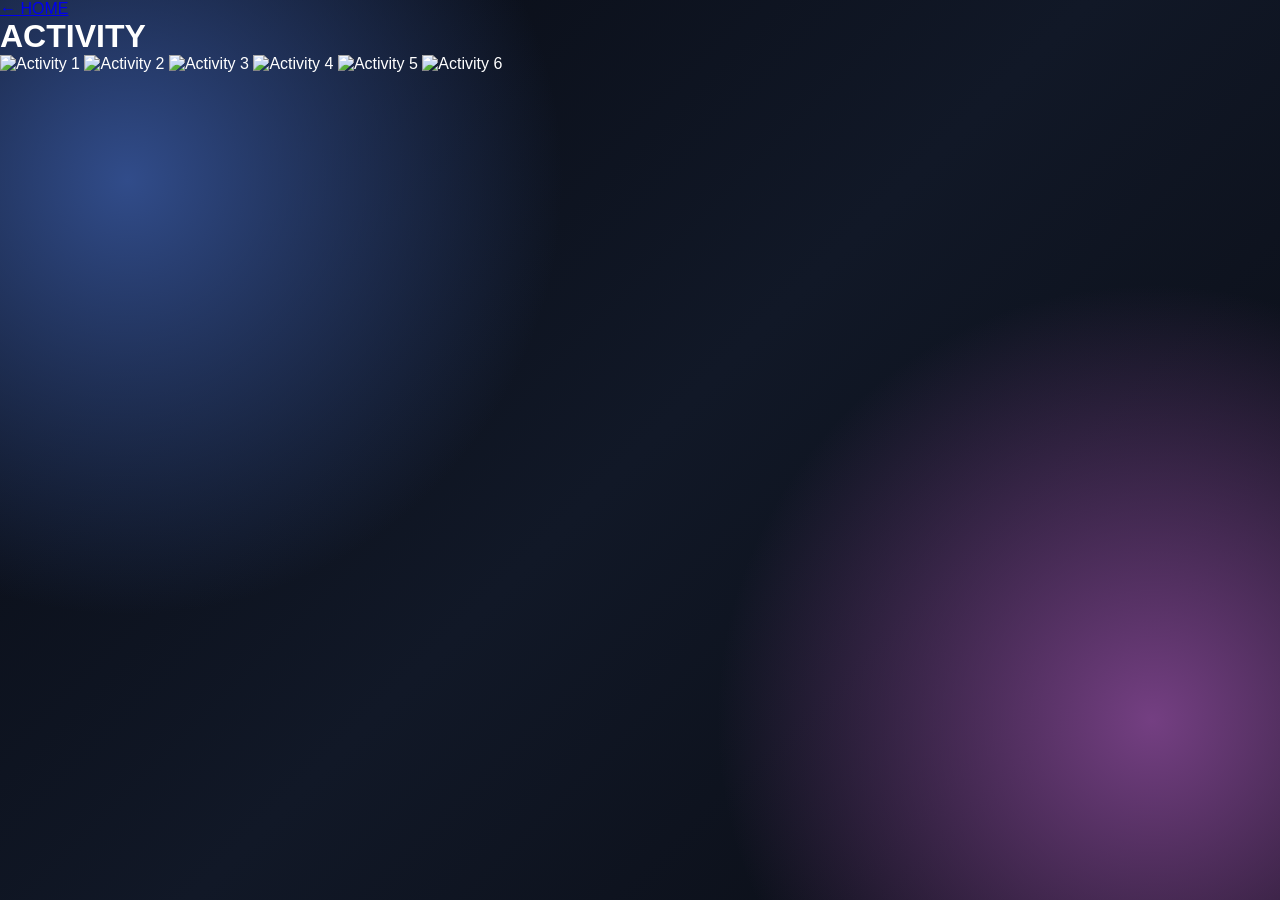
==== activity.html @ 32d5253e "Create activity.html" ====
<!DOCTYPE html>
<html lang="th">
<head>
    <meta charset="UTF-8">
    <meta name="viewport" content="width=device-width, initial-scale=1.0">
    <title>ACTIVITY | น้ำเพ็ชร ตาน้อย</title>
    <link rel="stylesheet" href="style.css">
</head>

<body>

<div class="sub-page">

    <header class="page-header">
        <a href="index.html" class="back">← HOME</a>
        <h1>ACTIVITY</h1>
    </header>

    <section class="activity">

        <div class="activity-grid">

            <img src="assets/npactv1.jpeg" alt="Activity 1">
            <img src="assets/npactv2.jpeg" alt="Activity 2">
            <img src="assets/npactv3.jpeg" alt="Activity 3">
            <img src="assets/npactv4.jpeg" alt="Activity 4">
            <img src="assets/npactv5.jpeg" alt="Activity 5">
            <img src="assets/npactv6.jpeg" alt="Activity 6">

        </div>

    </section>

</div>

</body>
</html>
---- style.css ----
* {
    margin: 0;
    padding: 0;
    box-sizing: border-box;
}

html {
    scroll-behavior: smooth;
}

body {
    font-family: "Kanit", sans-serif;
    min-height: 100vh;
    color: white;
    overflow-x: hidden;

    background:
        radial-gradient(circle at 10% 20%, #314c8a 0%, transparent 32%),
        radial-gradient(circle at 90% 80%, #743f82 0%, transparent 32%),
        linear-gradient(135deg, #070a12, #111827, #090b12);
}

/* แสงลอย */

.orb {
    position: fixed;
    border-radius: 50%;
    filter: blur(90px);
    opacity: 0.45;
    pointer-events: none;
    z-index: -1;
    animation: float 10s ease-in-out infinite alternate;
}

.orb1 {
    width: 350px;
    height: 350px;
    background: #4c75ff;
    top: -100px;
    left: -100px;
}

.orb2 {
    width: 300px;
    height: 300px;
    background: #c04cff;
    right: -80px;
    top: 40%;
}

.orb3 {
    width: 250px;
    height: 250px;
    background: #36c8ff;
    bottom: -100px;
    left: 40%;
}

@keyframes float {
    from {
        transform: translate(0, 0);
    }

    to {
        transform: translate(40px, -30px);
    }
}

/* หน้าแรก */

.home {
    width: min(1400px, 92%);
    min-height: 100vh;
    margin: auto;

    display: grid;
    grid-template-columns: 43% 57%;
    align-items: center;
    gap: 60px;

    padding: 50px 0;
}

/* รูป */

.hero-image {
    display: flex;
    justify-content: center;
    align-items: center;
}

.profile-glass {
    width: min(430px, 90%);
    padding: 12px;

    border-radius: 40px;

    background:
        linear-gradient(
            135deg,
            rgba(255,255,255,0.20),
            rgba(255,255,255,0.035)
        );

    border: 1px solid rgba(255,255,255,0.25);

    backdrop-filter: blur(25px);
    -webkit-backdrop-filter: blur(25px);

    box-shadow:
        0 30px 80px rgba(0,0,0,0.5),
        inset 0 1px 1px rgba(255,255,255,0.35);

    transform: rotate(-2deg);

    transition: 0.5s;
}

.profile-glass:hover {
    transform: rotate(0deg) translateY(-10px);
}

.profile-glass img {
    width: 100%;
    aspect-ratio: 3 / 4;
    display: block;
    object-fit: cover;
    border-radius: 30px;
}

/* PORTFOLIO */

.mini-title {
    font-size: 14px;
    letter-spacing: 5px;
    color: rgba(255,255,255,0.55);
}

.hero-content h1 {
    font-size: clamp(65px, 8vw, 125px);
    line-height: 0.9;
    letter-spacing: -5px;

    background:
        linear-gradient(
            180deg,
            #ffffff,
            #dbe3ff 40%,
            rgba(255,255,255,0.08)
        );

    -webkit-background-clip: text;
    -webkit-text-fill-color: transparent;
}

.line {
    width: 100px;
    height: 4px;
    margin: 25px 0;
    border-radius: 20px;

    background:
        linear-gradient(
            90deg,
            white,
            transparent
        );
}

.hero-content h2 {
    font-size: clamp(25px, 3vw, 40px);
    font-weight: 500;
}

.school {
    color: rgba(255,255,255,0.65);
    font-size: 17px;
    margin-top: 5px;
}

/* เมนู */

.menu {
    display: flex;
    flex-direction: column;
    gap: 12px;
    margin-top: 35px;
    max-width: 700px;
}

.menu a {
    min-height: 80px;

    padding: 17px 24px;

    display: flex;
    justify-content: space-between;
    align-items: center;

    text-decoration: none;
    color: white;

    border-radius: 22px;

    background:
        linear-gradient(
            135deg,
            rgba(255,255,255,0.13),
            rgba(255,255,255,0.035)
        );

    border: 1px solid rgba(255,255,255,0.16);

    backdrop-filter: blur(20px);
    -webkit-backdrop-filter: blur(20px);

    box-shadow:
        inset 0 1px 1px rgba(255,255,255,0.15),
        0 15px 35px rgba(0,0,0,0.18);

    transition: 0.3s;
}

.menu a:hover {
    transform: translateX(12px);

    background:
        linear-gradient(
            135deg,
            rgba(255,255,255,0.22),
            rgba(255,255,255,0.06)
        );

    border-color: rgba(255,255,255,0.35);
}

.menu strong {
    display: block;
    font-size: 23px;
}

.menu span {
    display: block;
    color: rgba(255,255,255,0.5);
    font-size: 13px;
}

.menu b {
    color: rgba(255,255,255,0.35);
    font-size: 13px;
}

/* มือถือ */

@media (max-width: 900px) {

    .home {
        grid-template-columns: 1fr;
        gap: 40px;
        padding: 40px 0;
    }

    .hero-image {
        order: 1;
    }

    .hero-content {
        order: 2;
        text-align: center;
    }

    .line {
        margin: 20px auto;
    }

    .menu {
        margin: 30px auto 0;
        text-align: left;
    }
}

@media (max-width: 500px) {

    .profile-glass {
        width: 88%;
    }

    .hero-content h1 {
        font-size: 52px;
    }

    .hero-content h2 {
        font-size: 24px;
    }

    .menu a {
        min-height: 70px;
        padding: 15px 18px;
    }

    .menu strong {
        font-size: 19px;
    }
}
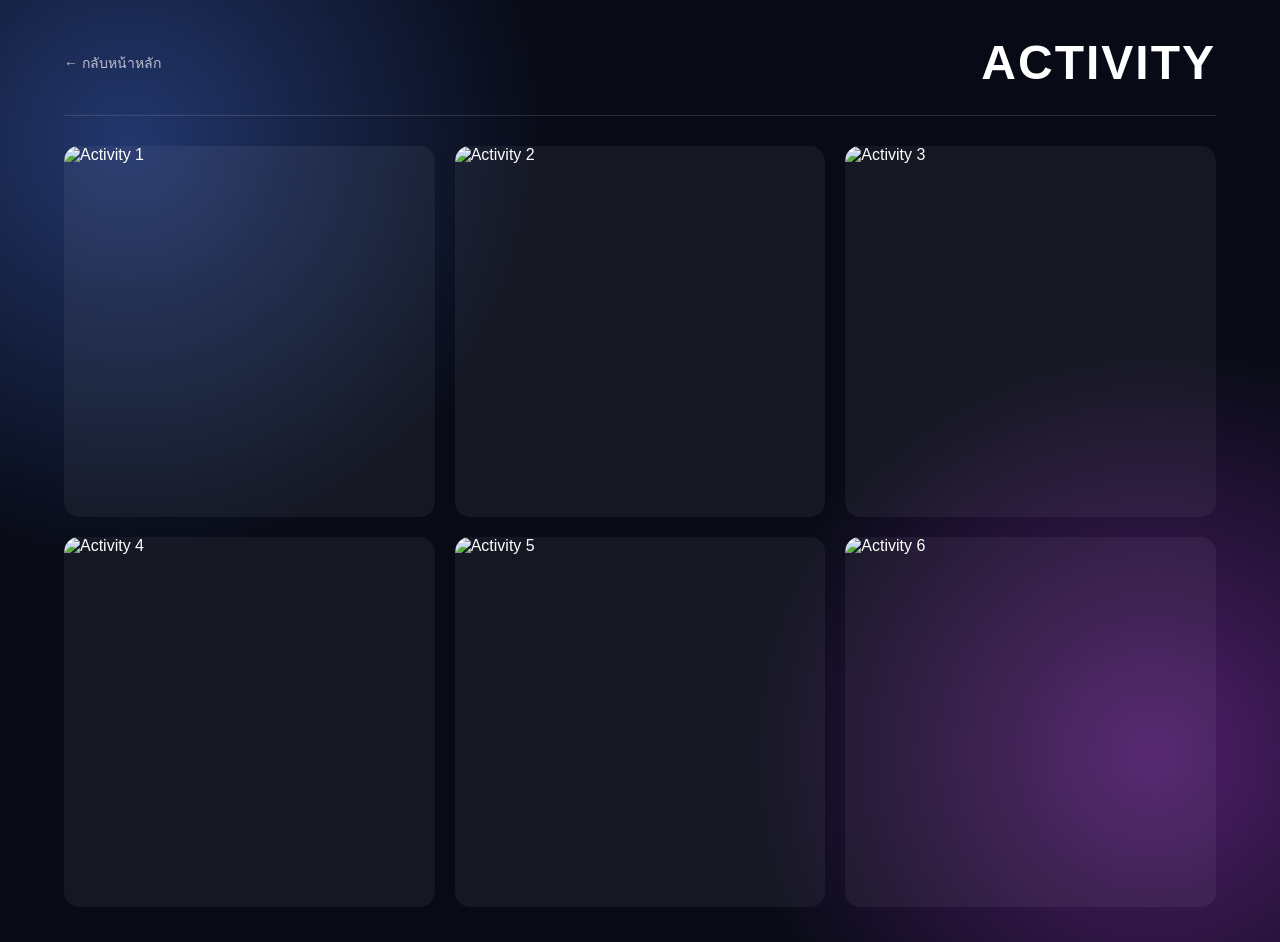
==== commit 4af2e3c3: "Update activity.html" ====
--- a/activity.html
+++ b/activity.html
@@ -1,10 +1,20 @@
 <!DOCTYPE html>
 <html lang="th">
+
 <head>
+
     <meta charset="UTF-8">
-    <meta name="viewport" content="width=device-width, initial-scale=1.0">
+
+    <meta
+        name="viewport"
+        content="width=device-width, initial-scale=1.0">
+
     <title>ACTIVITY | น้ำเพ็ชร ตาน้อย</title>
-    <link rel="stylesheet" href="style.css">
+
+    <link
+        rel="stylesheet"
+        href="style.css">
+
 </head>
 
 <body>
@@ -12,26 +22,71 @@
 <div class="sub-page">
 
     <header class="page-header">
-        <a href="index.html" class="back">← HOME</a>
+
+        <a
+            href="index.html"
+            class="back">
+            ← กลับหน้าหลัก
+        </a>
+
         <h1>ACTIVITY</h1>
+
     </header>
 
-    <section class="activity">
+
+    <main class="activity">
 
         <div class="activity-grid">
 
-            <img src="assets/npactv1.jpeg" alt="Activity 1">
-            <img src="assets/npactv2.jpeg" alt="Activity 2">
-            <img src="assets/npactv3.jpeg" alt="Activity 3">
-            <img src="assets/npactv4.jpeg" alt="Activity 4">
-            <img src="assets/npactv5.jpeg" alt="Activity 5">
-            <img src="assets/npactv6.jpeg" alt="Activity 6">
+
+            <div class="activity-card">
+                <img
+                    src="assets/npactv1.jpeg"
+                    alt="Activity 1">
+            </div>
+
+
+            <div class="activity-card">
+                <img
+                    src="assets/npactv2.jpeg"
+                    alt="Activity 2">
+            </div>
+
+
+            <div class="activity-card">
+                <img
+                    src="assets/npactv3.jpeg"
+                    alt="Activity 3">
+            </div>
+
+
+            <div class="activity-card">
+                <img
+                    src="assets/npactv4.jpeg"
+                    alt="Activity 4">
+            </div>
+
+
+            <div class="activity-card">
+                <img
+                    src="assets/npactv5.jpeg"
+                    alt="Activity 5">
+            </div>
+
+
+            <div class="activity-card">
+                <img
+                    src="assets/npactv6.jpeg"
+                    alt="Activity 6">
+            </div>
+
 
         </div>
 
-    </section>
+    </main>
 
 </div>
 
 </body>
+
 </html>
--- a/style.css
+++ b/style.css
@@ -9,296 +9,498 @@
 }
 
 body {
-    font-family: "Kanit", sans-serif;
+    font-family: Arial, "Tahoma", sans-serif;
+    background: #080b16;
+    color: white;
+}
+
+
+/* =================================
+   HOME
+================================= */
+
+.home {
+    width: 100%;
     min-height: 100vh;
+
+    display: grid;
+    grid-template-columns: 1fr 390px;
+
+    background:
+        radial-gradient(
+            circle at 15% 25%,
+            rgba(57, 91, 180, .65),
+            transparent 35%
+        ),
+
+        radial-gradient(
+            circle at 85% 75%,
+            rgba(151, 48, 190, .55),
+            transparent 35%
+        ),
+
+        #080b16;
+
+    overflow: hidden;
+}
+
+
+/* =================================
+   HERO
+================================= */
+
+.hero {
+    min-height: 100vh;
+
+    display: flex;
+    align-items: flex-end;
+
+    padding: 70px;
+
+    position: relative;
+}
+
+
+.hero::before {
+    content: "";
+
+    position: absolute;
+
+    width: 450px;
+    height: 450px;
+
+    border-radius: 50%;
+
+    background: rgba(255,255,255,.025);
+
+    top: -200px;
+    left: -150px;
+}
+
+
+.hero-content {
+    position: relative;
+    z-index: 2;
+}
+
+
+.mini-title {
+    font-size: 13px;
+
+    letter-spacing: 6px;
+
+    color: rgba(255,255,255,.55);
+
+    margin-bottom: 25px;
+}
+
+
+.hero h1 {
+    font-size: clamp(75px, 11vw, 170px);
+
+    line-height: .78;
+
+    letter-spacing: -8px;
+
+    font-weight: 700;
+}
+
+
+.student-info {
+    margin-top: 45px;
+}
+
+
+.student-info h2 {
+    font-size: 25px;
+
+    font-weight: 400;
+}
+
+
+.student-info p {
+    margin-top: 8px;
+
+    font-size: 15px;
+
+    color: rgba(255,255,255,.55);
+}
+
+
+/* =================================
+   MENU
+================================= */
+
+.menu {
+    min-height: 100vh;
+
+    padding: 55px 40px;
+
+    display: flex;
+
+    flex-direction: column;
+
+    justify-content: center;
+
+    background: rgba(0,0,0,.25);
+
+    border-left: 1px solid rgba(255,255,255,.08);
+}
+
+
+.menu-title {
+    color: rgba(255,255,255,.4);
+
+    font-size: 12px;
+
+    letter-spacing: 4px;
+
+    margin-bottom: 25px;
+}
+
+
+.menu-item {
+    display: grid;
+
+    grid-template-columns: 45px 1fr 30px;
+
+    align-items: center;
+
+    min-height: 85px;
+
+    padding: 0 5px;
+
     color: white;
-    overflow-x: hidden;
+
+    text-decoration: none;
+
+    border-top: 1px solid rgba(255,255,255,.14);
+
+    transition: .3s ease;
+}
+
+
+.menu-item:last-of-type {
+    border-bottom: 1px solid rgba(255,255,255,.14);
+}
+
+
+.menu-item:hover {
+    padding-left: 18px;
+
+    background: rgba(255,255,255,.05);
+}
+
+
+.menu-number {
+    font-size: 12px;
+
+    color: rgba(255,255,255,.35);
+}
+
+
+.menu-name {
+    font-size: 19px;
+
+    letter-spacing: 2px;
+}
+
+
+.menu-arrow {
+    font-size: 20px;
+
+    color: rgba(255,255,255,.7);
+}
+
+
+.menu-footer {
+    margin-top: 35px;
+
+    font-size: 11px;
+
+    color: rgba(255,255,255,.3);
+}
+
+
+/* =================================
+   SUB PAGES
+================================= */
+
+.sub-page {
+    min-height: 100vh;
+
+    padding: 35px 5%;
 
     background:
-        radial-gradient(circle at 10% 20%, #314c8a 0%, transparent 32%),
-        radial-gradient(circle at 90% 80%, #743f82 0%, transparent 32%),
-        linear-gradient(135deg, #070a12, #111827, #090b12);
-}
-
-/* แสงลอย */
-
-.orb {
-    position: fixed;
-    border-radius: 50%;
-    filter: blur(90px);
-    opacity: 0.45;
-    pointer-events: none;
-    z-index: -1;
-    animation: float 10s ease-in-out infinite alternate;
-}
-
-.orb1 {
-    width: 350px;
-    height: 350px;
-    background: #4c75ff;
-    top: -100px;
-    left: -100px;
-}
-
-.orb2 {
-    width: 300px;
-    height: 300px;
-    background: #c04cff;
-    right: -80px;
-    top: 40%;
-}
-
-.orb3 {
-    width: 250px;
-    height: 250px;
-    background: #36c8ff;
-    bottom: -100px;
-    left: 40%;
-}
-
-@keyframes float {
-    from {
-        transform: translate(0, 0);
-    }
-
-    to {
-        transform: translate(40px, -30px);
-    }
-}
-
-/* หน้าแรก */
-
-.home {
-    width: min(1400px, 92%);
-    min-height: 100vh;
+        radial-gradient(
+            circle at 10% 15%,
+            rgba(57,91,180,.55),
+            transparent 30%
+        ),
+
+        radial-gradient(
+            circle at 90% 80%,
+            rgba(151,48,190,.5),
+            transparent 30%
+        ),
+
+        #080b16;
+}
+
+
+.page-header {
+    display: flex;
+
+    justify-content: space-between;
+
+    align-items: center;
+
+    padding-bottom: 25px;
+
+    margin-bottom: 30px;
+
+    border-bottom: 1px solid rgba(255,255,255,.12);
+}
+
+
+.page-header h1 {
+    font-size: 48px;
+
+    letter-spacing: 2px;
+}
+
+
+.back {
+    color: white;
+
+    text-decoration: none;
+
+    font-size: 14px;
+
+    color: rgba(255,255,255,.7);
+
+    transition: .2s;
+}
+
+
+.back:hover {
+    color: white;
+}
+
+
+/* =================================
+   PDF
+================================= */
+
+.pdf-section {
+    width: 100%;
+
+    max-width: 1250px;
+
     margin: auto;
-
+}
+
+
+.pdf-box {
+    width: 100%;
+
+    height: calc(100vh - 170px);
+
+    min-height: 600px;
+
+    background: white;
+
+    border-radius: 18px;
+
+    overflow: hidden;
+
+    box-shadow:
+        0 20px 60px rgba(0,0,0,.4);
+}
+
+
+.pdf-box iframe {
+    display: block;
+
+    width: 100%;
+
+    height: 100%;
+
+    border: none;
+}
+
+
+.pdf-button {
+    display: inline-block;
+
+    margin-top: 18px;
+
+    padding: 12px 20px;
+
+    color: #111;
+
+    background: white;
+
+    text-decoration: none;
+
+    border-radius: 8px;
+
+    font-size: 14px;
+
+    transition: .2s;
+}
+
+
+.pdf-button:hover {
+    opacity: .8;
+}
+
+
+/* =================================
+   ACTIVITY
+================================= */
+
+.activity {
+    width: 100%;
+
+    max-width: 1250px;
+
+    margin: auto;
+}
+
+
+.activity-grid {
     display: grid;
-    grid-template-columns: 43% 57%;
-    align-items: center;
-    gap: 60px;
-
-    padding: 50px 0;
-}
-
-/* รูป */
-
-.hero-image {
-    display: flex;
-    justify-content: center;
-    align-items: center;
-}
-
-.profile-glass {
-    width: min(430px, 90%);
-    padding: 12px;
-
-    border-radius: 40px;
-
-    background:
-        linear-gradient(
-            135deg,
-            rgba(255,255,255,0.20),
-            rgba(255,255,255,0.035)
-        );
-
-    border: 1px solid rgba(255,255,255,0.25);
-
-    backdrop-filter: blur(25px);
-    -webkit-backdrop-filter: blur(25px);
-
-    box-shadow:
-        0 30px 80px rgba(0,0,0,0.5),
-        inset 0 1px 1px rgba(255,255,255,0.35);
-
-    transform: rotate(-2deg);
-
-    transition: 0.5s;
-}
-
-.profile-glass:hover {
-    transform: rotate(0deg) translateY(-10px);
-}
-
-.profile-glass img {
+
+    grid-template-columns:
+        repeat(3, 1fr);
+
+    gap: 20px;
+}
+
+
+.activity-card {
+    position: relative;
+
+    overflow: hidden;
+
+    border-radius: 15px;
+
+    background: rgba(255,255,255,.05);
+
+    aspect-ratio: 1 / 1;
+}
+
+
+.activity-card img {
     width: 100%;
-    aspect-ratio: 3 / 4;
+
+    height: 100%;
+
     display: block;
+
     object-fit: cover;
-    border-radius: 30px;
-}
-
-/* PORTFOLIO */
-
-.mini-title {
-    font-size: 14px;
-    letter-spacing: 5px;
-    color: rgba(255,255,255,0.55);
-}
-
-.hero-content h1 {
-    font-size: clamp(65px, 8vw, 125px);
-    line-height: 0.9;
-    letter-spacing: -5px;
-
-    background:
-        linear-gradient(
-            180deg,
-            #ffffff,
-            #dbe3ff 40%,
-            rgba(255,255,255,0.08)
-        );
-
-    -webkit-background-clip: text;
-    -webkit-text-fill-color: transparent;
-}
-
-.line {
-    width: 100px;
-    height: 4px;
-    margin: 25px 0;
-    border-radius: 20px;
-
-    background:
-        linear-gradient(
-            90deg,
-            white,
-            transparent
-        );
-}
-
-.hero-content h2 {
-    font-size: clamp(25px, 3vw, 40px);
-    font-weight: 500;
-}
-
-.school {
-    color: rgba(255,255,255,0.65);
-    font-size: 17px;
-    margin-top: 5px;
-}
-
-/* เมนู */
-
-.menu {
-    display: flex;
-    flex-direction: column;
-    gap: 12px;
-    margin-top: 35px;
-    max-width: 700px;
-}
-
-.menu a {
-    min-height: 80px;
-
-    padding: 17px 24px;
-
-    display: flex;
-    justify-content: space-between;
-    align-items: center;
-
-    text-decoration: none;
-    color: white;
-
-    border-radius: 22px;
-
-    background:
-        linear-gradient(
-            135deg,
-            rgba(255,255,255,0.13),
-            rgba(255,255,255,0.035)
-        );
-
-    border: 1px solid rgba(255,255,255,0.16);
-
-    backdrop-filter: blur(20px);
-    -webkit-backdrop-filter: blur(20px);
-
-    box-shadow:
-        inset 0 1px 1px rgba(255,255,255,0.15),
-        0 15px 35px rgba(0,0,0,0.18);
-
-    transition: 0.3s;
-}
-
-.menu a:hover {
-    transform: translateX(12px);
-
-    background:
-        linear-gradient(
-            135deg,
-            rgba(255,255,255,0.22),
-            rgba(255,255,255,0.06)
-        );
-
-    border-color: rgba(255,255,255,0.35);
-}
-
-.menu strong {
-    display: block;
-    font-size: 23px;
-}
-
-.menu span {
-    display: block;
-    color: rgba(255,255,255,0.5);
-    font-size: 13px;
-}
-
-.menu b {
-    color: rgba(255,255,255,0.35);
-    font-size: 13px;
-}
-
-/* มือถือ */
+
+    transition: .4s;
+}
+
+
+.activity-card:hover img {
+    transform: scale(1.05);
+}
+
+
+/* =================================
+   MOBILE / IPAD
+================================= */
 
 @media (max-width: 900px) {
 
     .home {
         grid-template-columns: 1fr;
-        gap: 40px;
-        padding: 40px 0;
-    }
-
-    .hero-image {
-        order: 1;
-    }
-
-    .hero-content {
-        order: 2;
-        text-align: center;
-    }
-
-    .line {
-        margin: 20px auto;
-    }
+    }
+
+
+    .hero {
+        min-height: 65vh;
+
+        padding: 45px 30px;
+    }
+
 
     .menu {
-        margin: 30px auto 0;
-        text-align: left;
-    }
-}
+        min-height: auto;
+
+        padding: 30px;
+    }
+
+
+    .menu-item {
+        min-height: 70px;
+    }
+
+
+    .hero h1 {
+        font-size: 80px;
+    }
+
+
+    .student-info h2 {
+        font-size: 21px;
+    }
+
+
+    .sub-page {
+        padding: 25px 15px;
+    }
+
+
+    .page-header h1 {
+        font-size: 36px;
+    }
+
+
+    .pdf-box {
+        height: 75vh;
+
+        min-height: 450px;
+
+        border-radius: 10px;
+    }
+
+
+    .activity-grid {
+        grid-template-columns: repeat(2, 1fr);
+
+        gap: 10px;
+    }
+
+}
+
 
 @media (max-width: 500px) {
 
-    .profile-glass {
-        width: 88%;
-    }
-
-    .hero-content h1 {
-        font-size: 52px;
-    }
-
-    .hero-content h2 {
-        font-size: 24px;
-    }
-
-    .menu a {
-        min-height: 70px;
-        padding: 15px 18px;
-    }
-
-    .menu strong {
-        font-size: 19px;
-    }
-}
+    .hero {
+        min-height: 55vh;
+
+        padding: 35px 20px;
+    }
+
+
+    .hero h1 {
+        font-size: 65px;
+
+        letter-spacing: -4px;
+    }
+
+
+    .menu {
+        padding: 20px;
+    }
+
+
+    .activity-grid {
+        grid-template-columns: 1fr;
+    }
+
+}
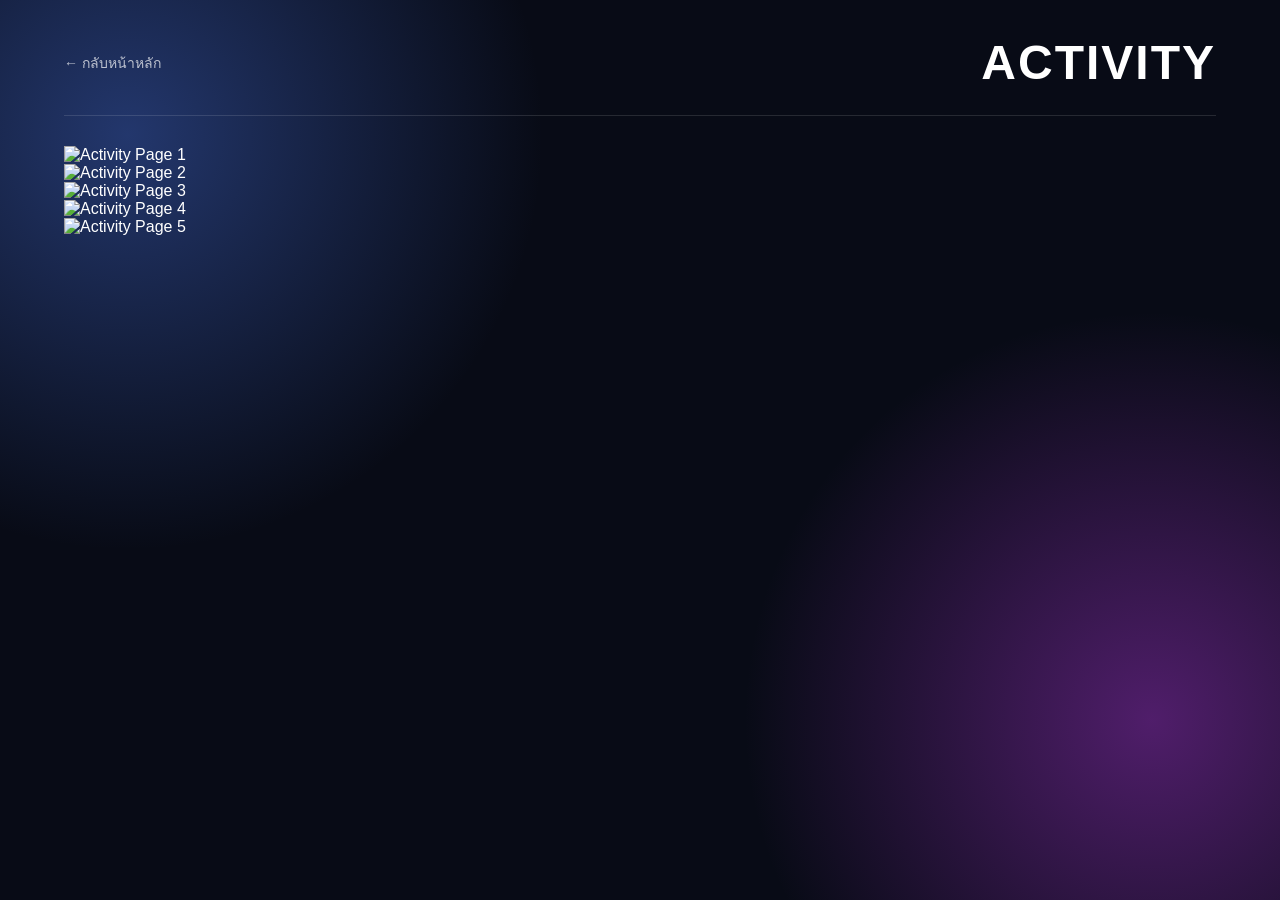
==== commit 688663f8: "Update activity.html" ====
--- a/activity.html
+++ b/activity.html
@@ -2,7 +2,6 @@
 <html lang="th">
 
 <head>
-
     <meta charset="UTF-8">
 
     <meta
@@ -14,7 +13,6 @@
     <link
         rel="stylesheet"
         href="style.css">
-
 </head>
 
 <body>
@@ -34,53 +32,45 @@
     </header>
 
 
-    <main class="activity">
+    <main class="activity-pages">
 
-        <div class="activity-grid">
+        <!-- หน้า 1 -->
+        <div class="activity-page">
+            <img
+                src="assets/npactv1.jpeg"
+                alt="Activity Page 1">
+        </div>
 
 
-            <div class="activity-card">
-                <img
-                    src="assets/npactv1.jpeg"
-                    alt="Activity 1">
-            </div>
+        <!-- หน้า 2 -->
+        <div class="activity-page">
+            <img
+                src="assets/npactv2.jpeg"
+                alt="Activity Page 2">
+        </div>
 
 
-            <div class="activity-card">
-                <img
-                    src="assets/npactv2.jpeg"
-                    alt="Activity 2">
-            </div>
+        <!-- หน้า 3 -->
+        <div class="activity-page">
+            <img
+                src="assets/npactv3.jpeg"
+                alt="Activity Page 3">
+        </div>
 
 
-            <div class="activity-card">
-                <img
-                    src="assets/npactv3.jpeg"
-                    alt="Activity 3">
-            </div>
+        <!-- หน้า 4 -->
+        <div class="activity-page">
+            <img
+                src="assets/npactv4.jpeg"
+                alt="Activity Page 4">
+        </div>
 
 
-            <div class="activity-card">
-                <img
-                    src="assets/npactv4.jpeg"
-                    alt="Activity 4">
-            </div>
-
-
-            <div class="activity-card">
-                <img
-                    src="assets/npactv5.jpeg"
-                    alt="Activity 5">
-            </div>
-
-
-            <div class="activity-card">
-                <img
-                    src="assets/npactv6.jpeg"
-                    alt="Activity 6">
-            </div>
-
-
+        <!-- หน้า 5 -->
+        <div class="activity-page">
+            <img
+                src="assets/npactv5.jpeg"
+                alt="Activity Page 5">
         </div>
 
     </main>
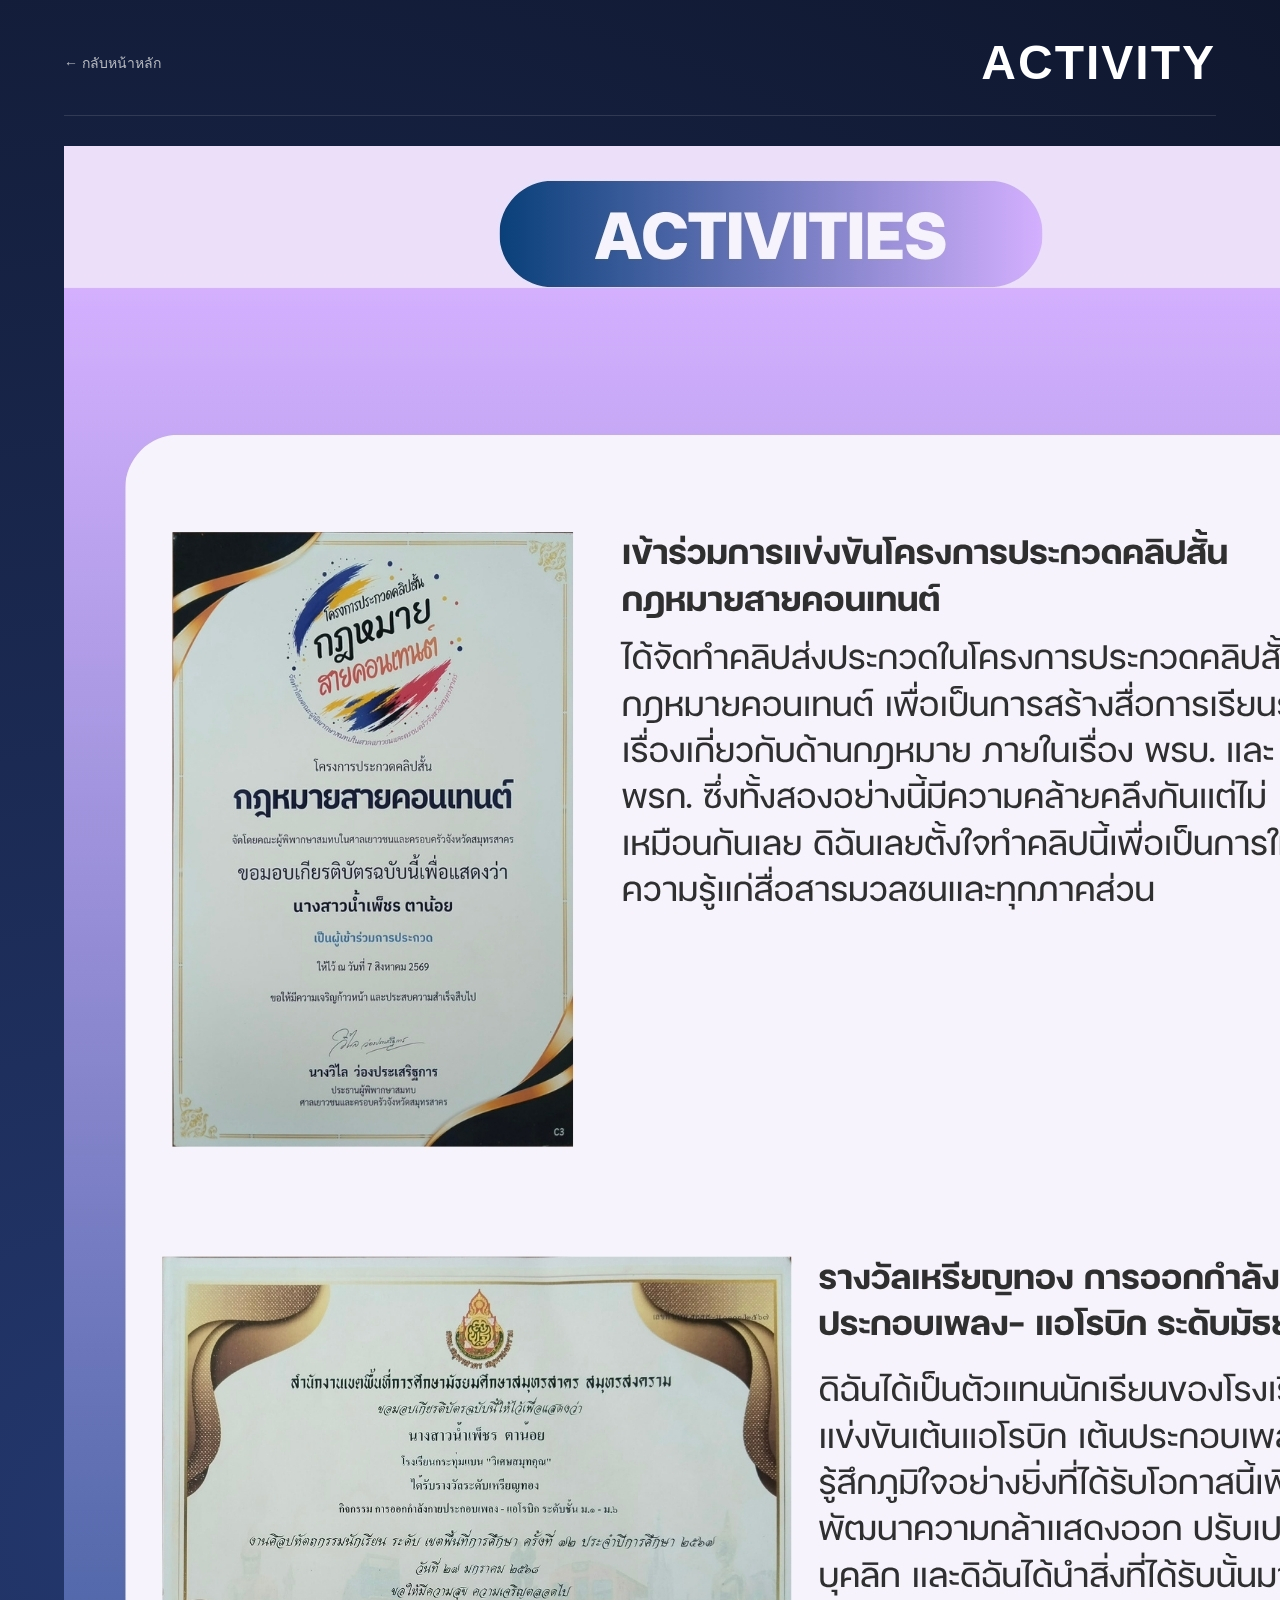
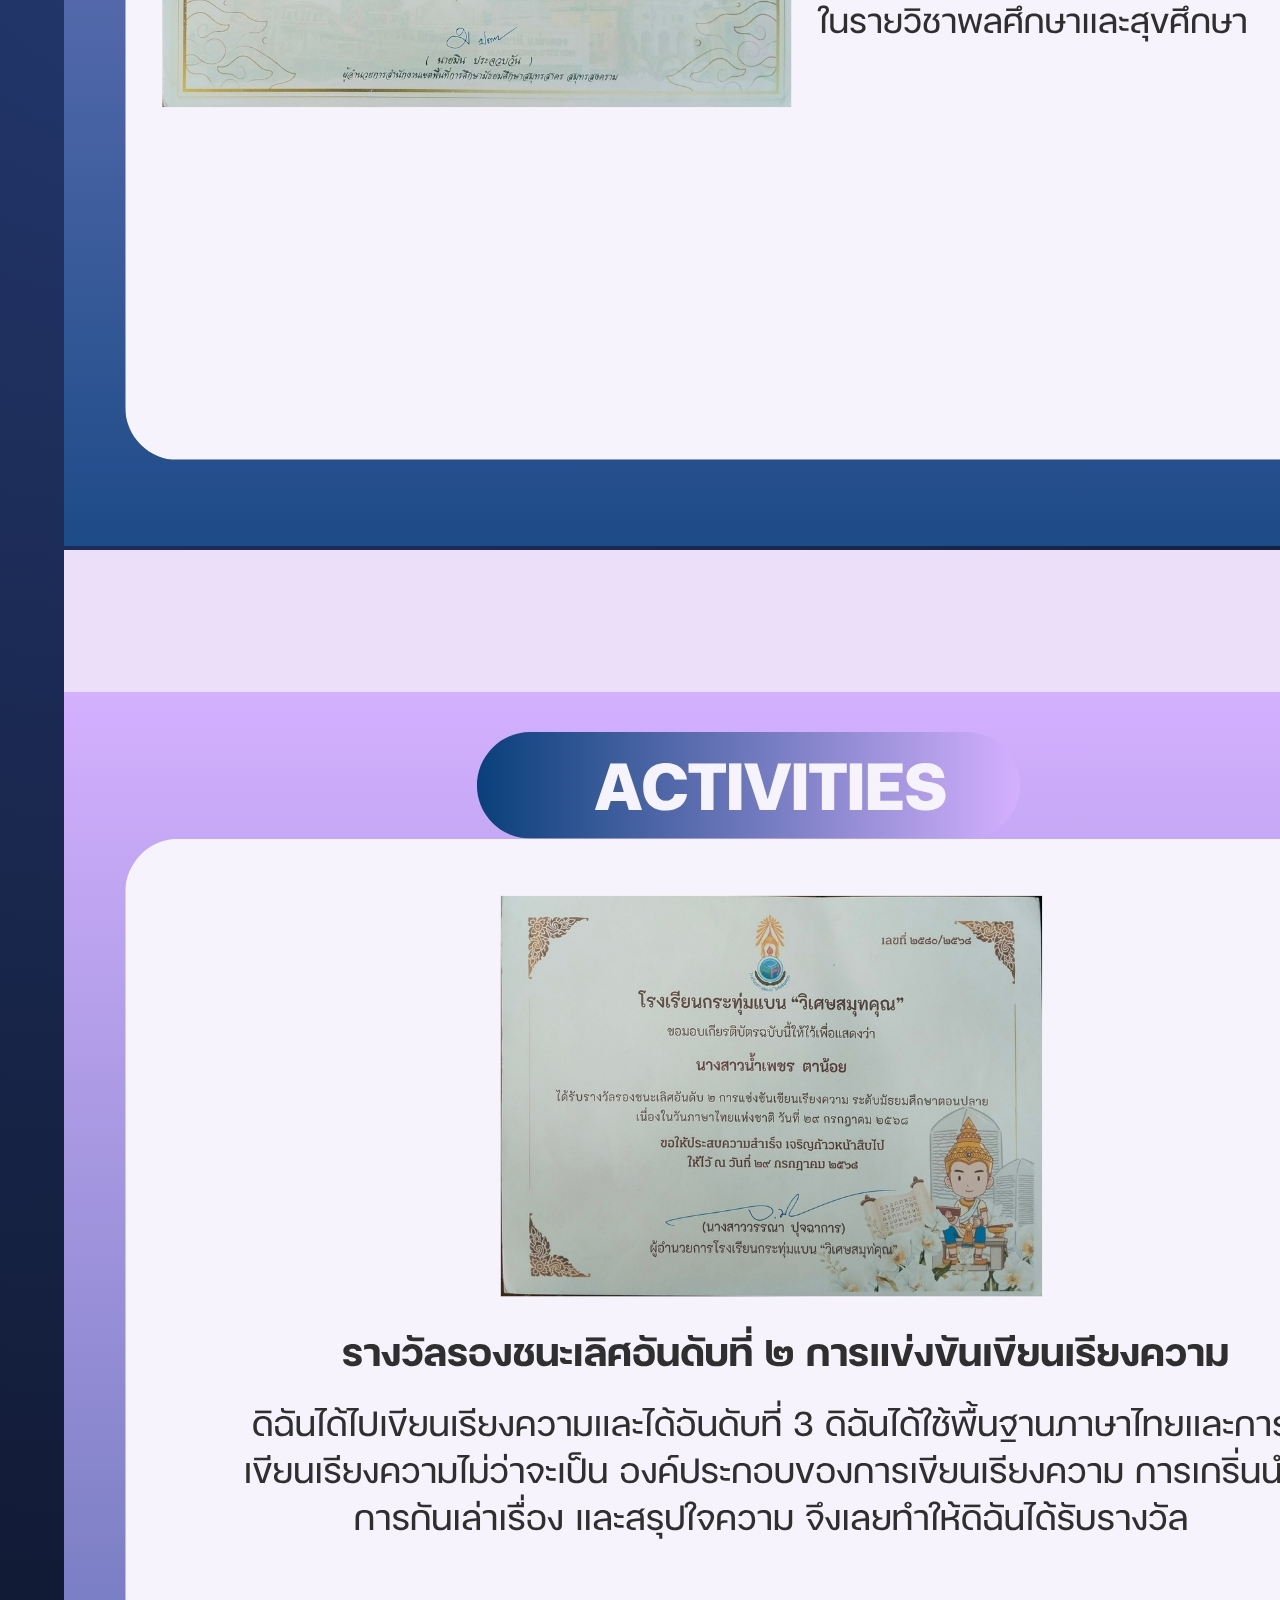
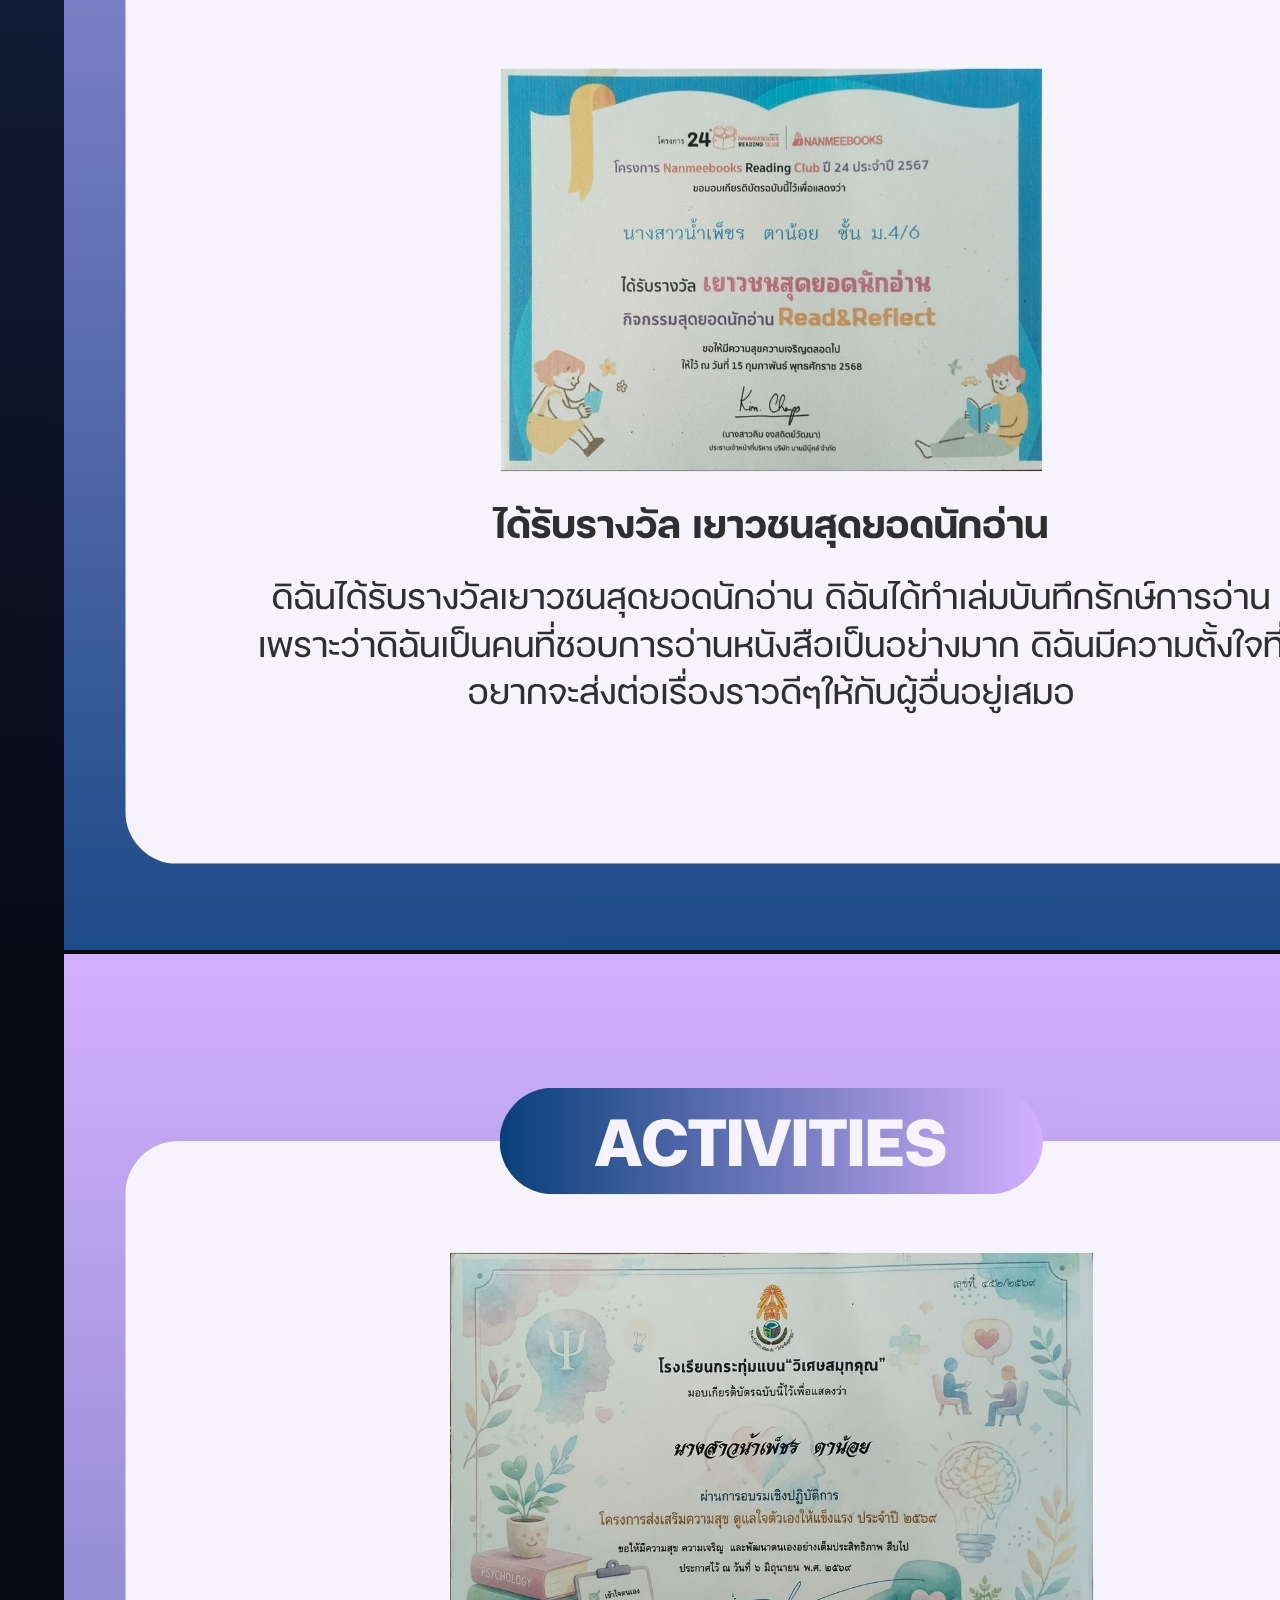
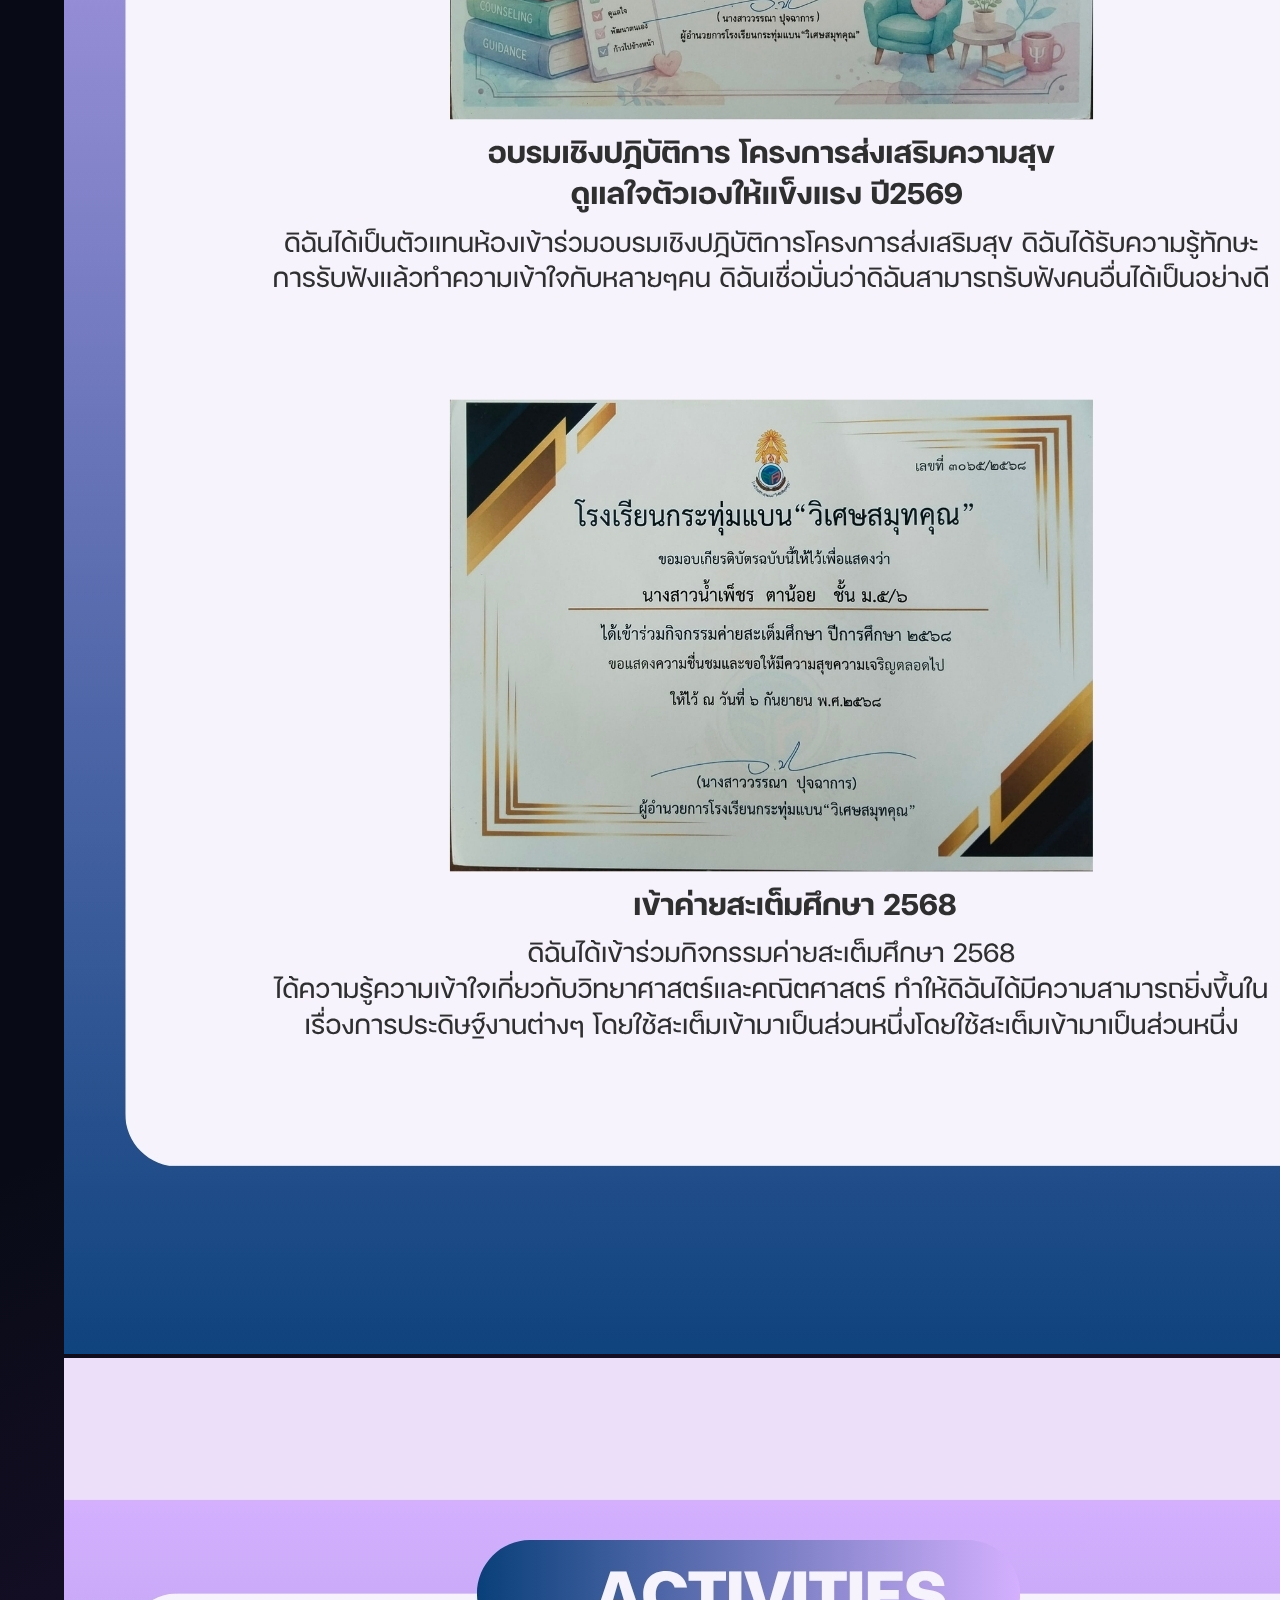
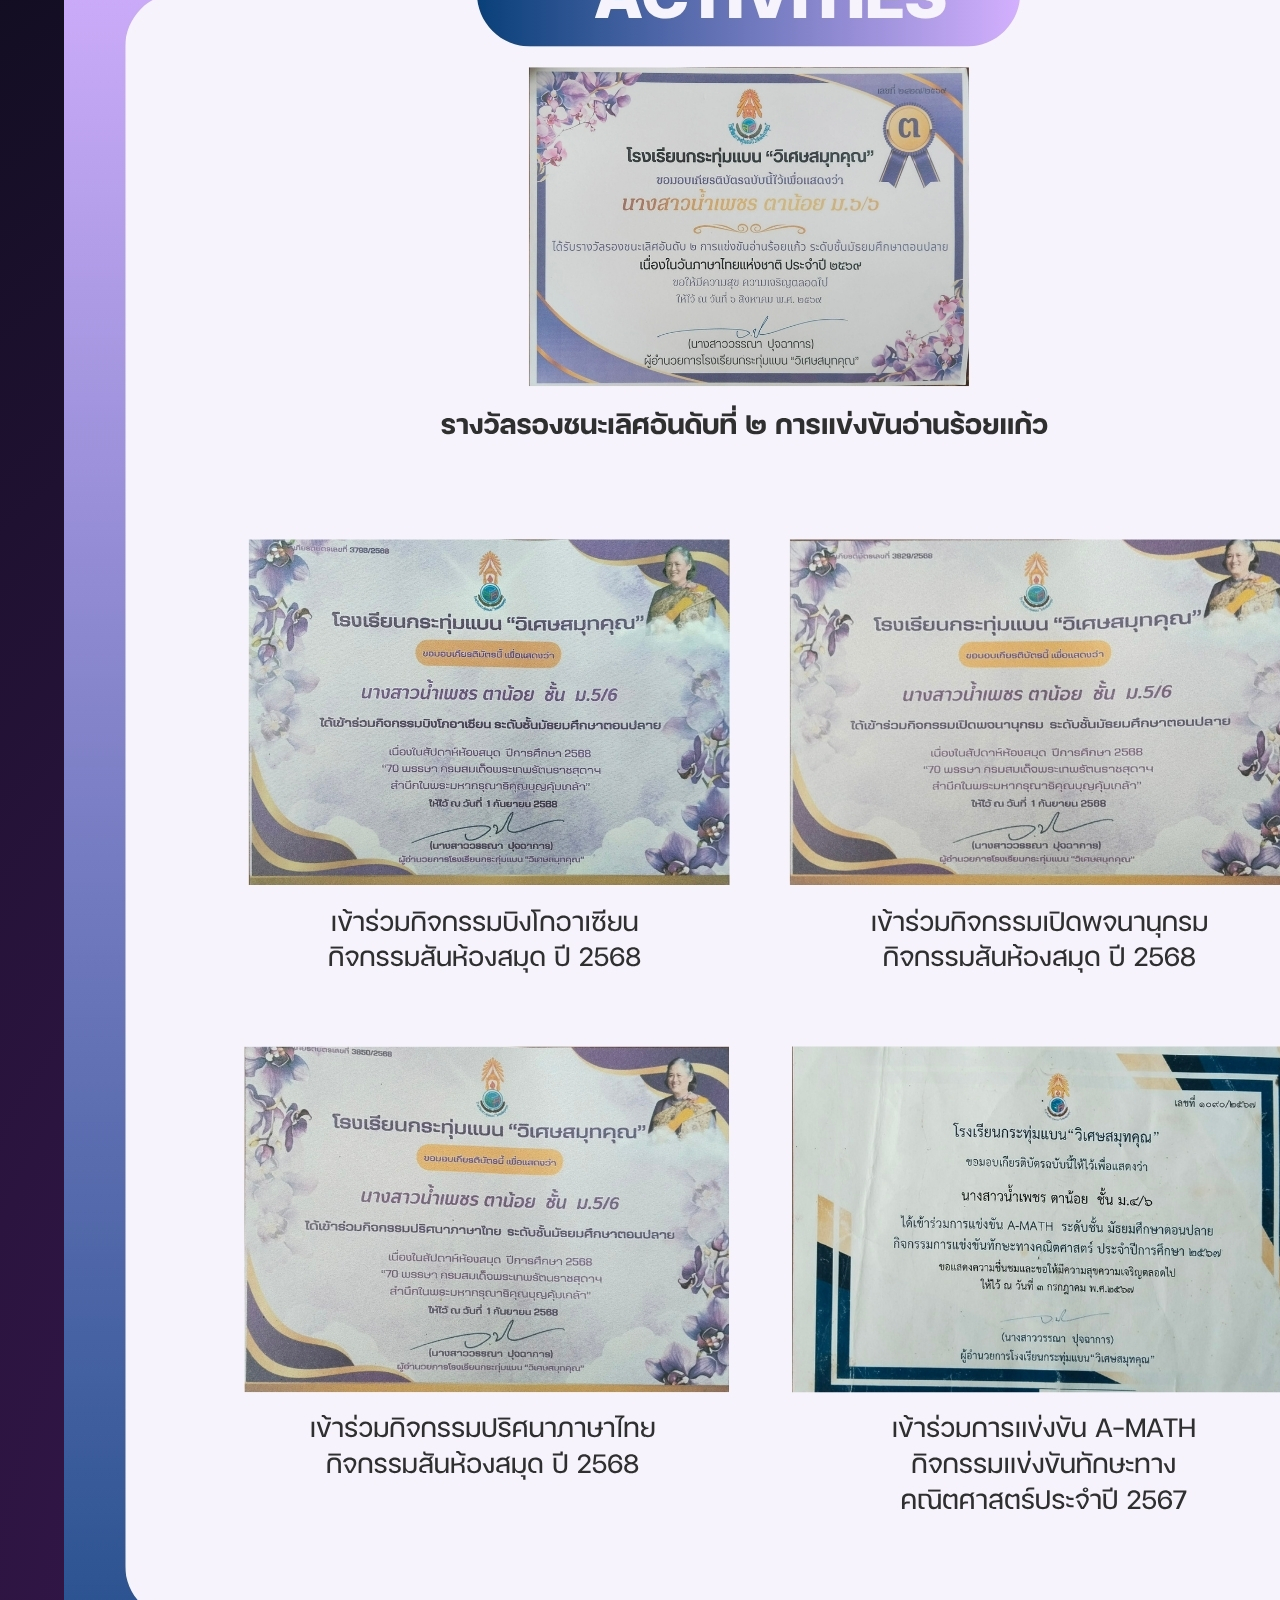
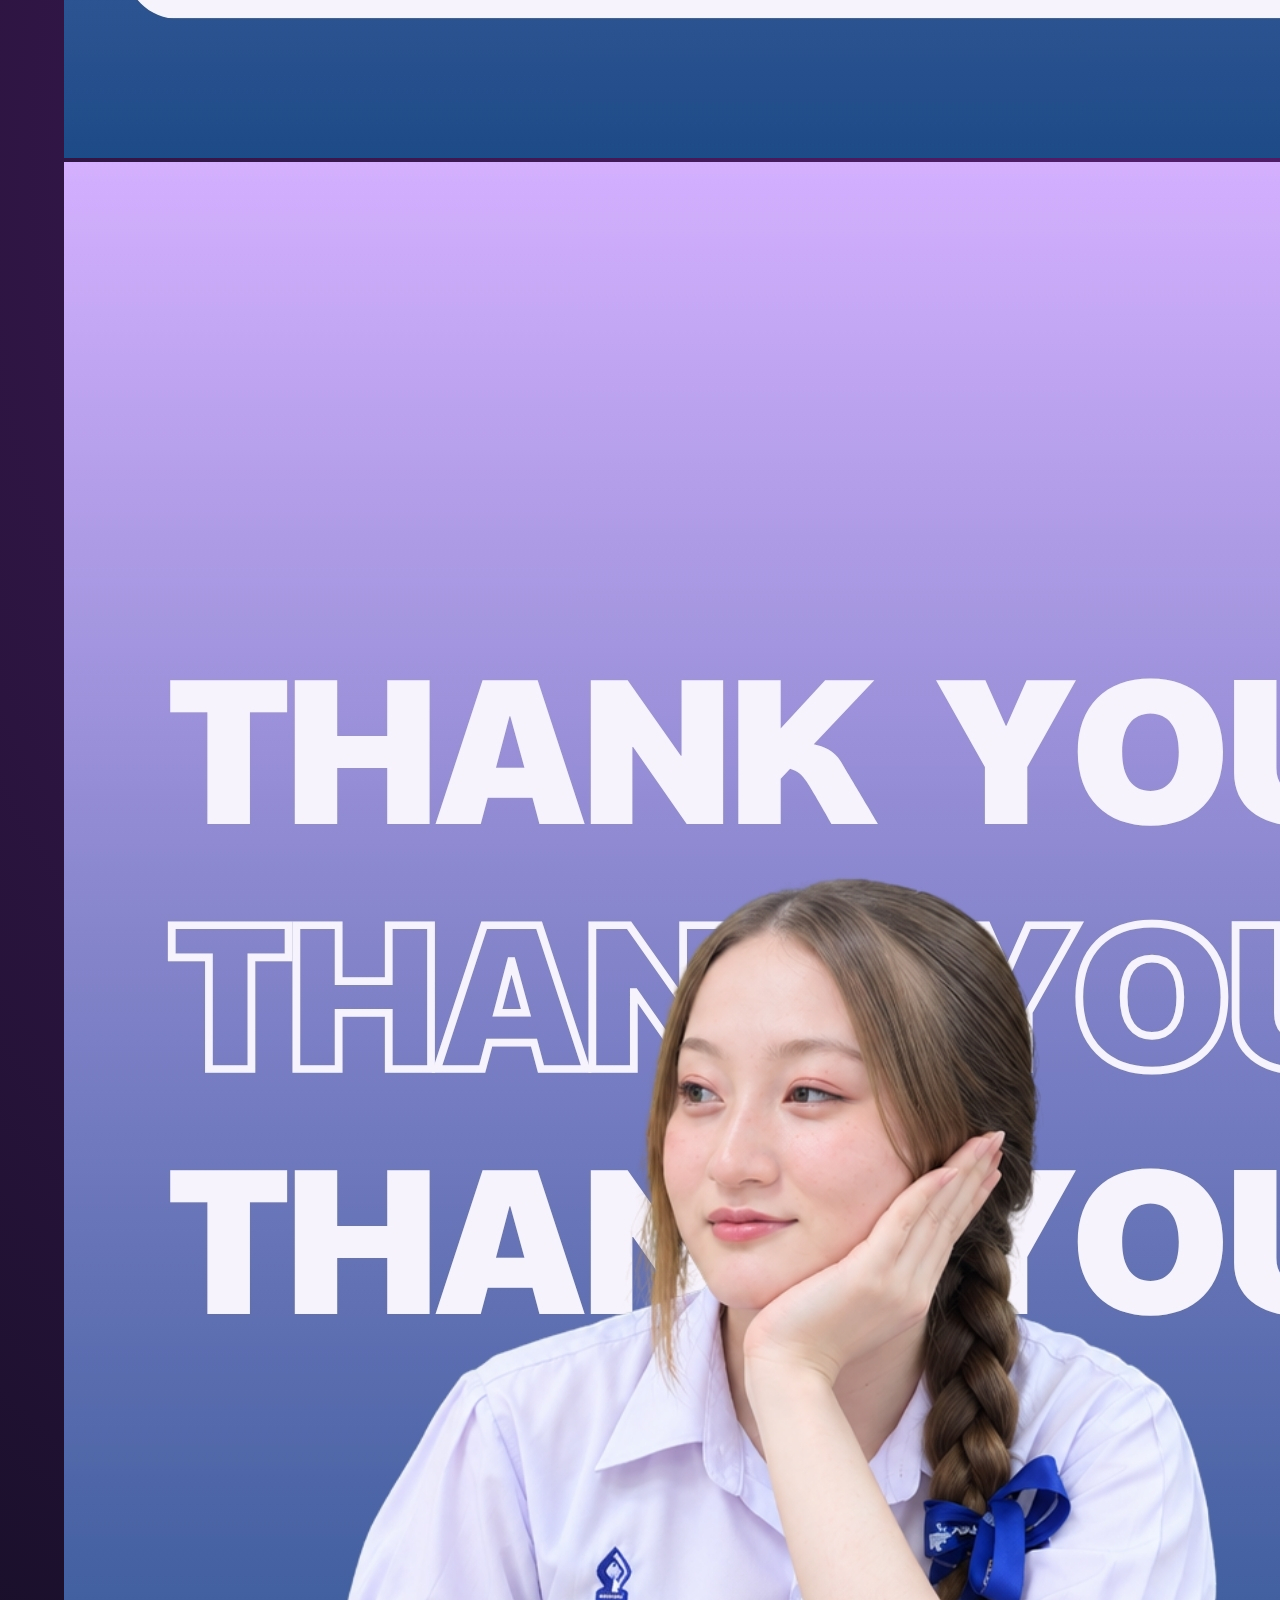
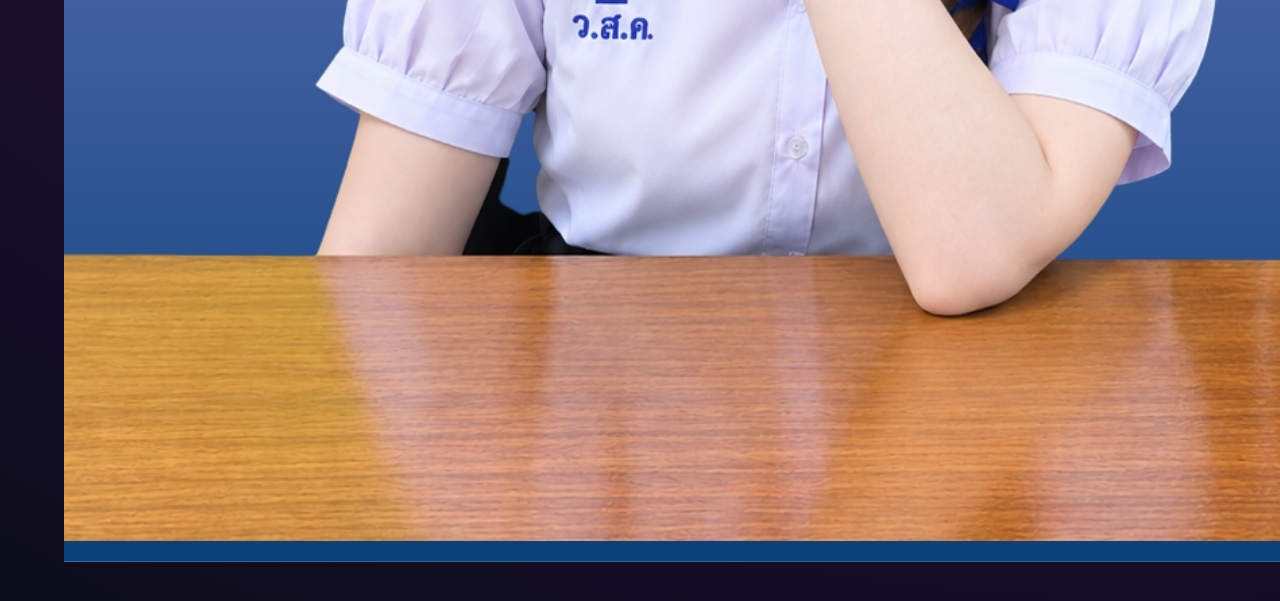
==== commit d89bc43f: "Update activity.html" ====
--- a/activity.html
+++ b/activity.html
@@ -4,78 +4,77 @@
 <head>
     <meta charset="UTF-8">
 
-    <meta
-        name="viewport"
-        content="width=device-width, initial-scale=1.0">
+    <meta name="viewport"
+          content="width=device-width, initial-scale=1.0">
 
     <title>ACTIVITY | น้ำเพ็ชร ตาน้อย</title>
 
-    <link
-        rel="stylesheet"
-        href="style.css">
+    <link rel="stylesheet" href="style.css">
 </head>
 
 <body>
 
-<div class="sub-page">
+    <div class="sub-page">
 
-    <header class="page-header">
+        <!-- หัวข้อ -->
+        <header class="page-header">
 
-        <a
-            href="index.html"
-            class="back">
-            ← กลับหน้าหลัก
-        </a>
+            <a href="index.html" class="back">
+                ← กลับหน้าหลัก
+            </a>
 
-        <h1>ACTIVITY</h1>
+            <h1>ACTIVITY</h1>
 
-    </header>
+        </header>
 
 
-    <main class="activity-pages">
-
-        <!-- หน้า 1 -->
-        <div class="activity-page">
-            <img
-                src="assets/npactv1.jpeg"
-                alt="Activity Page 1">
-        </div>
+        <!-- กิจกรรม 5 หน้า -->
+        <main class="activity-pages">
 
 
-        <!-- หน้า 2 -->
-        <div class="activity-page">
-            <img
-                src="assets/npactv2.jpeg"
-                alt="Activity Page 2">
-        </div>
+            <!-- หน้า 1 -->
+            <div class="activity-page">
+                <img
+                    src="assets/npactv1.JPG"
+                    alt="กิจกรรมหน้า 1">
+            </div>
 
 
-        <!-- หน้า 3 -->
-        <div class="activity-page">
-            <img
-                src="assets/npactv3.jpeg"
-                alt="Activity Page 3">
-        </div>
+            <!-- หน้า 2 -->
+            <div class="activity-page">
+                <img
+                    src="assets/npactv2.JPG"
+                    alt="กิจกรรมหน้า 2">
+            </div>
 
 
-        <!-- หน้า 4 -->
-        <div class="activity-page">
-            <img
-                src="assets/npactv4.jpeg"
-                alt="Activity Page 4">
-        </div>
+            <!-- หน้า 3 -->
+            <div class="activity-page">
+                <img
+                    src="assets/npactv3.JPG"
+                    alt="กิจกรรมหน้า 3">
+            </div>
 
 
-        <!-- หน้า 5 -->
-        <div class="activity-page">
-            <img
-                src="assets/npactv5.jpeg"
-                alt="Activity Page 5">
-        </div>
+            <!-- หน้า 4 -->
+            <div class="activity-page">
+                <img
+                    src="assets/npactv4.JPG"
+                    alt="กิจกรรมหน้า 4">
+            </div>
 
-    </main>
 
-</div>
+            <!-- หน้า 5 -->
+            <div class="activity-page">
+                <img
+                    src="assets/npactv5.JPG"
+                    alt="กิจกรรมหน้า 5">
+            </div>
+
+
+        </main>
+
+    </div>
 
 </body>
 
